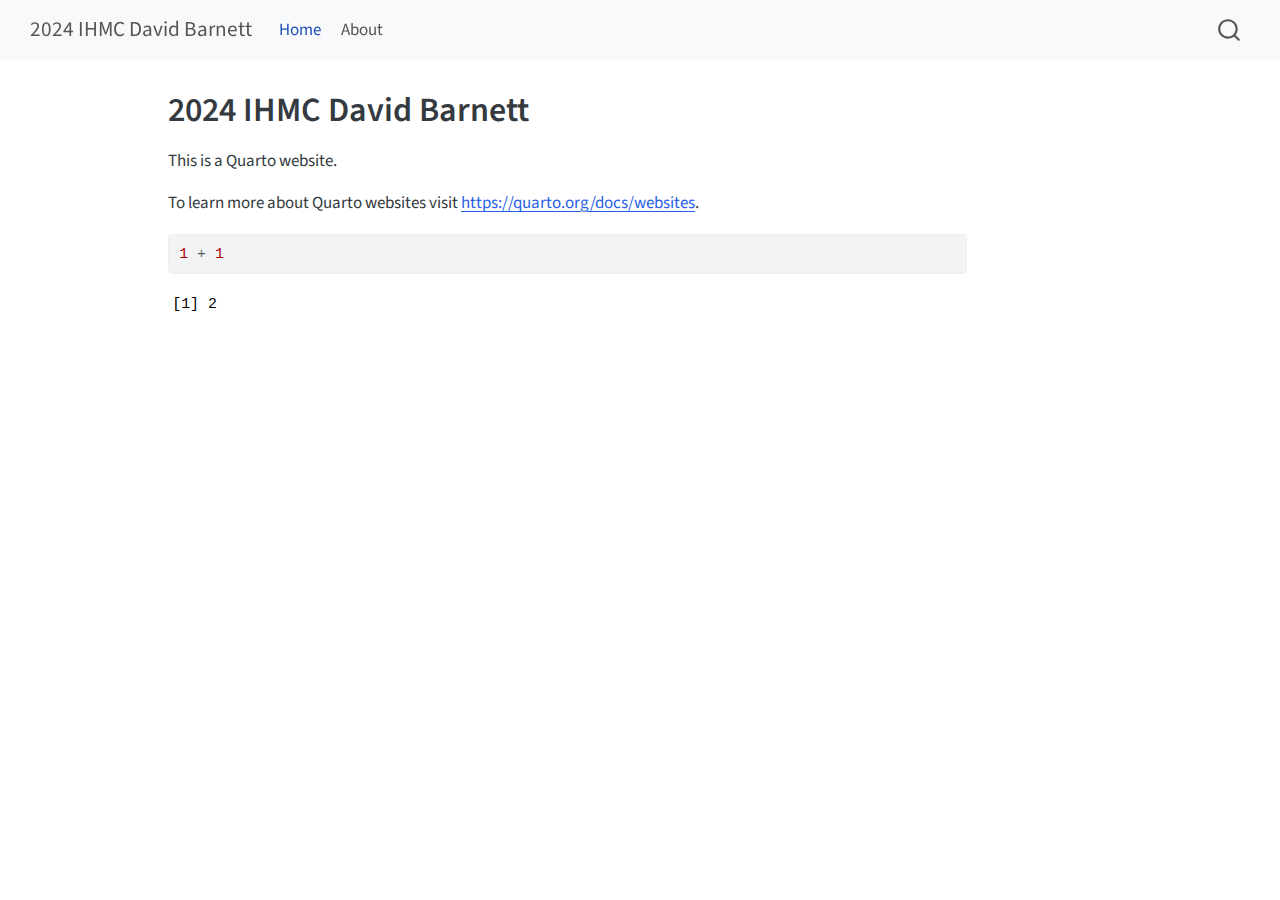
==== docs/index.html @ 24e78474 "init" ====
<!DOCTYPE html>
<html xmlns="http://www.w3.org/1999/xhtml" lang="en" xml:lang="en"><head>

<meta charset="utf-8">
<meta name="generator" content="quarto-1.4.554">

<meta name="viewport" content="width=device-width, initial-scale=1.0, user-scalable=yes">


<title>2024 IHMC David Barnett</title>
<style>
code{white-space: pre-wrap;}
span.smallcaps{font-variant: small-caps;}
div.columns{display: flex; gap: min(4vw, 1.5em);}
div.column{flex: auto; overflow-x: auto;}
div.hanging-indent{margin-left: 1.5em; text-indent: -1.5em;}
ul.task-list{list-style: none;}
ul.task-list li input[type="checkbox"] {
  width: 0.8em;
  margin: 0 0.8em 0.2em -1em; /* quarto-specific, see https://github.com/quarto-dev/quarto-cli/issues/4556 */ 
  vertical-align: middle;
}
/* CSS for syntax highlighting */
pre > code.sourceCode { white-space: pre; position: relative; }
pre > code.sourceCode > span { line-height: 1.25; }
pre > code.sourceCode > span:empty { height: 1.2em; }
.sourceCode { overflow: visible; }
code.sourceCode > span { color: inherit; text-decoration: inherit; }
div.sourceCode { margin: 1em 0; }
pre.sourceCode { margin: 0; }
@media screen {
div.sourceCode { overflow: auto; }
}
@media print {
pre > code.sourceCode { white-space: pre-wrap; }
pre > code.sourceCode > span { text-indent: -5em; padding-left: 5em; }
}
pre.numberSource code
  { counter-reset: source-line 0; }
pre.numberSource code > span
  { position: relative; left: -4em; counter-increment: source-line; }
pre.numberSource code > span > a:first-child::before
  { content: counter(source-line);
    position: relative; left: -1em; text-align: right; vertical-align: baseline;
    border: none; display: inline-block;
    -webkit-touch-callout: none; -webkit-user-select: none;
    -khtml-user-select: none; -moz-user-select: none;
    -ms-user-select: none; user-select: none;
    padding: 0 4px; width: 4em;
  }
pre.numberSource { margin-left: 3em;  padding-left: 4px; }
div.sourceCode
  {   }
@media screen {
pre > code.sourceCode > span > a:first-child::before { text-decoration: underline; }
}
</style>


<script src="site_libs/quarto-nav/quarto-nav.js"></script>
<script src="site_libs/quarto-nav/headroom.min.js"></script>
<script src="site_libs/clipboard/clipboard.min.js"></script>
<script src="site_libs/quarto-search/autocomplete.umd.js"></script>
<script src="site_libs/quarto-search/fuse.min.js"></script>
<script src="site_libs/quarto-search/quarto-search.js"></script>
<meta name="quarto:offset" content="./">
<script src="site_libs/quarto-html/quarto.js"></script>
<script src="site_libs/quarto-html/popper.min.js"></script>
<script src="site_libs/quarto-html/tippy.umd.min.js"></script>
<script src="site_libs/quarto-html/anchor.min.js"></script>
<link href="site_libs/quarto-html/tippy.css" rel="stylesheet">
<link href="site_libs/quarto-html/quarto-syntax-highlighting.css" rel="stylesheet" id="quarto-text-highlighting-styles">
<script src="site_libs/bootstrap/bootstrap.min.js"></script>
<link href="site_libs/bootstrap/bootstrap-icons.css" rel="stylesheet">
<link href="site_libs/bootstrap/bootstrap.min.css" rel="stylesheet" id="quarto-bootstrap" data-mode="light">
<script id="quarto-search-options" type="application/json">{
  "location": "navbar",
  "copy-button": false,
  "collapse-after": 3,
  "panel-placement": "end",
  "type": "overlay",
  "limit": 50,
  "keyboard-shortcut": [
    "f",
    "/",
    "s"
  ],
  "show-item-context": false,
  "language": {
    "search-no-results-text": "No results",
    "search-matching-documents-text": "matching documents",
    "search-copy-link-title": "Copy link to search",
    "search-hide-matches-text": "Hide additional matches",
    "search-more-match-text": "more match in this document",
    "search-more-matches-text": "more matches in this document",
    "search-clear-button-title": "Clear",
    "search-text-placeholder": "",
    "search-detached-cancel-button-title": "Cancel",
    "search-submit-button-title": "Submit",
    "search-label": "Search"
  }
}</script>


<link rel="stylesheet" href="styles.css">
</head>

<body class="nav-fixed">

<div id="quarto-search-results"></div>
  <header id="quarto-header" class="headroom fixed-top">
    <nav class="navbar navbar-expand-lg " data-bs-theme="dark">
      <div class="navbar-container container-fluid">
      <div class="navbar-brand-container mx-auto">
    <a class="navbar-brand" href="./index.html">
    <span class="navbar-title">2024 IHMC David Barnett</span>
    </a>
  </div>
            <div id="quarto-search" class="" title="Search"></div>
          <button class="navbar-toggler" type="button" data-bs-toggle="collapse" data-bs-target="#navbarCollapse" aria-controls="navbarCollapse" aria-expanded="false" aria-label="Toggle navigation" onclick="if (window.quartoToggleHeadroom) { window.quartoToggleHeadroom(); }">
  <span class="navbar-toggler-icon"></span>
</button>
          <div class="collapse navbar-collapse" id="navbarCollapse">
            <ul class="navbar-nav navbar-nav-scroll me-auto">
  <li class="nav-item">
    <a class="nav-link active" href="./index.html" aria-current="page"> 
<span class="menu-text">Home</span></a>
  </li>  
  <li class="nav-item">
    <a class="nav-link" href="./about.html"> 
<span class="menu-text">About</span></a>
  </li>  
</ul>
          </div> <!-- /navcollapse -->
          <div class="quarto-navbar-tools">
</div>
      </div> <!-- /container-fluid -->
    </nav>
</header>
<!-- content -->
<div id="quarto-content" class="quarto-container page-columns page-rows-contents page-layout-article page-navbar">
<!-- sidebar -->
<!-- margin-sidebar -->
    <div id="quarto-margin-sidebar" class="sidebar margin-sidebar">
        
    </div>
<!-- main -->
<main class="content" id="quarto-document-content">

<header id="title-block-header" class="quarto-title-block default">
<div class="quarto-title">
<h1 class="title">2024 IHMC David Barnett</h1>
</div>



<div class="quarto-title-meta">

    
  
    
  </div>
  


</header>


<p>This is a Quarto website.</p>
<p>To learn more about Quarto websites visit <a href="https://quarto.org/docs/websites" class="uri">https://quarto.org/docs/websites</a>.</p>
<div class="cell">
<div class="sourceCode cell-code" id="cb1"><pre class="sourceCode r code-with-copy"><code class="sourceCode r"><span id="cb1-1"><a href="#cb1-1" aria-hidden="true" tabindex="-1"></a><span class="dv">1</span> <span class="sc">+</span> <span class="dv">1</span></span></code><button title="Copy to Clipboard" class="code-copy-button"><i class="bi"></i></button></pre></div>
<div class="cell-output cell-output-stdout">
<pre><code>[1] 2</code></pre>
</div>
</div>



</main> <!-- /main -->
<script id="quarto-html-after-body" type="application/javascript">
window.document.addEventListener("DOMContentLoaded", function (event) {
  const toggleBodyColorMode = (bsSheetEl) => {
    const mode = bsSheetEl.getAttribute("data-mode");
    const bodyEl = window.document.querySelector("body");
    if (mode === "dark") {
      bodyEl.classList.add("quarto-dark");
      bodyEl.classList.remove("quarto-light");
    } else {
      bodyEl.classList.add("quarto-light");
      bodyEl.classList.remove("quarto-dark");
    }
  }
  const toggleBodyColorPrimary = () => {
    const bsSheetEl = window.document.querySelector("link#quarto-bootstrap");
    if (bsSheetEl) {
      toggleBodyColorMode(bsSheetEl);
    }
  }
  toggleBodyColorPrimary();  
  const icon = "";
  const anchorJS = new window.AnchorJS();
  anchorJS.options = {
    placement: 'right',
    icon: icon
  };
  anchorJS.add('.anchored');
  const isCodeAnnotation = (el) => {
    for (const clz of el.classList) {
      if (clz.startsWith('code-annotation-')) {                     
        return true;
      }
    }
    return false;
  }
  const clipboard = new window.ClipboardJS('.code-copy-button', {
    text: function(trigger) {
      const codeEl = trigger.previousElementSibling.cloneNode(true);
      for (const childEl of codeEl.children) {
        if (isCodeAnnotation(childEl)) {
          childEl.remove();
        }
      }
      return codeEl.innerText;
    }
  });
  clipboard.on('success', function(e) {
    // button target
    const button = e.trigger;
    // don't keep focus
    button.blur();
    // flash "checked"
    button.classList.add('code-copy-button-checked');
    var currentTitle = button.getAttribute("title");
    button.setAttribute("title", "Copied!");
    let tooltip;
    if (window.bootstrap) {
      button.setAttribute("data-bs-toggle", "tooltip");
      button.setAttribute("data-bs-placement", "left");
      button.setAttribute("data-bs-title", "Copied!");
      tooltip = new bootstrap.Tooltip(button, 
        { trigger: "manual", 
          customClass: "code-copy-button-tooltip",
          offset: [0, -8]});
      tooltip.show();    
    }
    setTimeout(function() {
      if (tooltip) {
        tooltip.hide();
        button.removeAttribute("data-bs-title");
        button.removeAttribute("data-bs-toggle");
        button.removeAttribute("data-bs-placement");
      }
      button.setAttribute("title", currentTitle);
      button.classList.remove('code-copy-button-checked');
    }, 1000);
    // clear code selection
    e.clearSelection();
  });
    var localhostRegex = new RegExp(/^(?:http|https):\/\/localhost\:?[0-9]*\//);
    var mailtoRegex = new RegExp(/^mailto:/);
      var filterRegex = new RegExp('/' + window.location.host + '/');
    var isInternal = (href) => {
        return filterRegex.test(href) || localhostRegex.test(href) || mailtoRegex.test(href);
    }
    // Inspect non-navigation links and adorn them if external
 	var links = window.document.querySelectorAll('a[href]:not(.nav-link):not(.navbar-brand):not(.toc-action):not(.sidebar-link):not(.sidebar-item-toggle):not(.pagination-link):not(.no-external):not([aria-hidden]):not(.dropdown-item):not(.quarto-navigation-tool)');
    for (var i=0; i<links.length; i++) {
      const link = links[i];
      if (!isInternal(link.href)) {
        // undo the damage that might have been done by quarto-nav.js in the case of
        // links that we want to consider external
        if (link.dataset.originalHref !== undefined) {
          link.href = link.dataset.originalHref;
        }
      }
    }
  function tippyHover(el, contentFn, onTriggerFn, onUntriggerFn) {
    const config = {
      allowHTML: true,
      maxWidth: 500,
      delay: 100,
      arrow: false,
      appendTo: function(el) {
          return el.parentElement;
      },
      interactive: true,
      interactiveBorder: 10,
      theme: 'quarto',
      placement: 'bottom-start',
    };
    if (contentFn) {
      config.content = contentFn;
    }
    if (onTriggerFn) {
      config.onTrigger = onTriggerFn;
    }
    if (onUntriggerFn) {
      config.onUntrigger = onUntriggerFn;
    }
    window.tippy(el, config); 
  }
  const noterefs = window.document.querySelectorAll('a[role="doc-noteref"]');
  for (var i=0; i<noterefs.length; i++) {
    const ref = noterefs[i];
    tippyHover(ref, function() {
      // use id or data attribute instead here
      let href = ref.getAttribute('data-footnote-href') || ref.getAttribute('href');
      try { href = new URL(href).hash; } catch {}
      const id = href.replace(/^#\/?/, "");
      const note = window.document.getElementById(id);
      if (note) {
        return note.innerHTML;
      } else {
        return "";
      }
    });
  }
  const xrefs = window.document.querySelectorAll('a.quarto-xref');
  const processXRef = (id, note) => {
    // Strip column container classes
    const stripColumnClz = (el) => {
      el.classList.remove("page-full", "page-columns");
      if (el.children) {
        for (const child of el.children) {
          stripColumnClz(child);
        }
      }
    }
    stripColumnClz(note)
    if (id === null || id.startsWith('sec-')) {
      // Special case sections, only their first couple elements
      const container = document.createElement("div");
      if (note.children && note.children.length > 2) {
        container.appendChild(note.children[0].cloneNode(true));
        for (let i = 1; i < note.children.length; i++) {
          const child = note.children[i];
          if (child.tagName === "P" && child.innerText === "") {
            continue;
          } else {
            container.appendChild(child.cloneNode(true));
            break;
          }
        }
        if (window.Quarto?.typesetMath) {
          window.Quarto.typesetMath(container);
        }
        return container.innerHTML
      } else {
        if (window.Quarto?.typesetMath) {
          window.Quarto.typesetMath(note);
        }
        return note.innerHTML;
      }
    } else {
      // Remove any anchor links if they are present
      const anchorLink = note.querySelector('a.anchorjs-link');
      if (anchorLink) {
        anchorLink.remove();
      }
      if (window.Quarto?.typesetMath) {
        window.Quarto.typesetMath(note);
      }
      // TODO in 1.5, we should make sure this works without a callout special case
      if (note.classList.contains("callout")) {
        return note.outerHTML;
      } else {
        return note.innerHTML;
      }
    }
  }
  for (var i=0; i<xrefs.length; i++) {
    const xref = xrefs[i];
    tippyHover(xref, undefined, function(instance) {
      instance.disable();
      let url = xref.getAttribute('href');
      let hash = undefined; 
      if (url.startsWith('#')) {
        hash = url;
      } else {
        try { hash = new URL(url).hash; } catch {}
      }
      if (hash) {
        const id = hash.replace(/^#\/?/, "");
        const note = window.document.getElementById(id);
        if (note !== null) {
          try {
            const html = processXRef(id, note.cloneNode(true));
            instance.setContent(html);
          } finally {
            instance.enable();
            instance.show();
          }
        } else {
          // See if we can fetch this
          fetch(url.split('#')[0])
          .then(res => res.text())
          .then(html => {
            const parser = new DOMParser();
            const htmlDoc = parser.parseFromString(html, "text/html");
            const note = htmlDoc.getElementById(id);
            if (note !== null) {
              const html = processXRef(id, note);
              instance.setContent(html);
            } 
          }).finally(() => {
            instance.enable();
            instance.show();
          });
        }
      } else {
        // See if we can fetch a full url (with no hash to target)
        // This is a special case and we should probably do some content thinning / targeting
        fetch(url)
        .then(res => res.text())
        .then(html => {
          const parser = new DOMParser();
          const htmlDoc = parser.parseFromString(html, "text/html");
          const note = htmlDoc.querySelector('main.content');
          if (note !== null) {
            // This should only happen for chapter cross references
            // (since there is no id in the URL)
            // remove the first header
            if (note.children.length > 0 && note.children[0].tagName === "HEADER") {
              note.children[0].remove();
            }
            const html = processXRef(null, note);
            instance.setContent(html);
          } 
        }).finally(() => {
          instance.enable();
          instance.show();
        });
      }
    }, function(instance) {
    });
  }
      let selectedAnnoteEl;
      const selectorForAnnotation = ( cell, annotation) => {
        let cellAttr = 'data-code-cell="' + cell + '"';
        let lineAttr = 'data-code-annotation="' +  annotation + '"';
        const selector = 'span[' + cellAttr + '][' + lineAttr + ']';
        return selector;
      }
      const selectCodeLines = (annoteEl) => {
        const doc = window.document;
        const targetCell = annoteEl.getAttribute("data-target-cell");
        const targetAnnotation = annoteEl.getAttribute("data-target-annotation");
        const annoteSpan = window.document.querySelector(selectorForAnnotation(targetCell, targetAnnotation));
        const lines = annoteSpan.getAttribute("data-code-lines").split(",");
        const lineIds = lines.map((line) => {
          return targetCell + "-" + line;
        })
        let top = null;
        let height = null;
        let parent = null;
        if (lineIds.length > 0) {
            //compute the position of the single el (top and bottom and make a div)
            const el = window.document.getElementById(lineIds[0]);
            top = el.offsetTop;
            height = el.offsetHeight;
            parent = el.parentElement.parentElement;
          if (lineIds.length > 1) {
            const lastEl = window.document.getElementById(lineIds[lineIds.length - 1]);
            const bottom = lastEl.offsetTop + lastEl.offsetHeight;
            height = bottom - top;
          }
          if (top !== null && height !== null && parent !== null) {
            // cook up a div (if necessary) and position it 
            let div = window.document.getElementById("code-annotation-line-highlight");
            if (div === null) {
              div = window.document.createElement("div");
              div.setAttribute("id", "code-annotation-line-highlight");
              div.style.position = 'absolute';
              parent.appendChild(div);
            }
            div.style.top = top - 2 + "px";
            div.style.height = height + 4 + "px";
            div.style.left = 0;
            let gutterDiv = window.document.getElementById("code-annotation-line-highlight-gutter");
            if (gutterDiv === null) {
              gutterDiv = window.document.createElement("div");
              gutterDiv.setAttribute("id", "code-annotation-line-highlight-gutter");
              gutterDiv.style.position = 'absolute';
              const codeCell = window.document.getElementById(targetCell);
              const gutter = codeCell.querySelector('.code-annotation-gutter');
              gutter.appendChild(gutterDiv);
            }
            gutterDiv.style.top = top - 2 + "px";
            gutterDiv.style.height = height + 4 + "px";
          }
          selectedAnnoteEl = annoteEl;
        }
      };
      const unselectCodeLines = () => {
        const elementsIds = ["code-annotation-line-highlight", "code-annotation-line-highlight-gutter"];
        elementsIds.forEach((elId) => {
          const div = window.document.getElementById(elId);
          if (div) {
            div.remove();
          }
        });
        selectedAnnoteEl = undefined;
      };
        // Handle positioning of the toggle
    window.addEventListener(
      "resize",
      throttle(() => {
        elRect = undefined;
        if (selectedAnnoteEl) {
          selectCodeLines(selectedAnnoteEl);
        }
      }, 10)
    );
    function throttle(fn, ms) {
    let throttle = false;
    let timer;
      return (...args) => {
        if(!throttle) { // first call gets through
            fn.apply(this, args);
            throttle = true;
        } else { // all the others get throttled
            if(timer) clearTimeout(timer); // cancel #2
            timer = setTimeout(() => {
              fn.apply(this, args);
              timer = throttle = false;
            }, ms);
        }
      };
    }
      // Attach click handler to the DT
      const annoteDls = window.document.querySelectorAll('dt[data-target-cell]');
      for (const annoteDlNode of annoteDls) {
        annoteDlNode.addEventListener('click', (event) => {
          const clickedEl = event.target;
          if (clickedEl !== selectedAnnoteEl) {
            unselectCodeLines();
            const activeEl = window.document.querySelector('dt[data-target-cell].code-annotation-active');
            if (activeEl) {
              activeEl.classList.remove('code-annotation-active');
            }
            selectCodeLines(clickedEl);
            clickedEl.classList.add('code-annotation-active');
          } else {
            // Unselect the line
            unselectCodeLines();
            clickedEl.classList.remove('code-annotation-active');
          }
        });
      }
  const findCites = (el) => {
    const parentEl = el.parentElement;
    if (parentEl) {
      const cites = parentEl.dataset.cites;
      if (cites) {
        return {
          el,
          cites: cites.split(' ')
        };
      } else {
        return findCites(el.parentElement)
      }
    } else {
      return undefined;
    }
  };
  var bibliorefs = window.document.querySelectorAll('a[role="doc-biblioref"]');
  for (var i=0; i<bibliorefs.length; i++) {
    const ref = bibliorefs[i];
    const citeInfo = findCites(ref);
    if (citeInfo) {
      tippyHover(citeInfo.el, function() {
        var popup = window.document.createElement('div');
        citeInfo.cites.forEach(function(cite) {
          var citeDiv = window.document.createElement('div');
          citeDiv.classList.add('hanging-indent');
          citeDiv.classList.add('csl-entry');
          var biblioDiv = window.document.getElementById('ref-' + cite);
          if (biblioDiv) {
            citeDiv.innerHTML = biblioDiv.innerHTML;
          }
          popup.appendChild(citeDiv);
        });
        return popup.innerHTML;
      });
    }
  }
});
</script>
</div> <!-- /content -->




</body></html>
---- docs/site_libs/quarto-html/tippy.css ----
.tippy-box[data-animation=fade][data-state=hidden]{opacity:0}[data-tippy-root]{max-width:calc(100vw - 10px)}.tippy-box{position:relative;background-color:#333;color:#fff;border-radius:4px;font-size:14px;line-height:1.4;white-space:normal;outline:0;transition-property:transform,visibility,opacity}.tippy-box[data-placement^=top]>.tippy-arrow{bottom:0}.tippy-box[data-placement^=top]>.tippy-arrow:before{bottom:-7px;left:0;border-width:8px 8px 0;border-top-color:initial;transform-origin:center top}.tippy-box[data-placement^=bottom]>.tippy-arrow{top:0}.tippy-box[data-placement^=bottom]>.tippy-arrow:before{top:-7px;left:0;border-width:0 8px 8px;border-bottom-color:initial;transform-origin:center bottom}.tippy-box[data-placement^=left]>.tippy-arrow{right:0}.tippy-box[data-placement^=left]>.tippy-arrow:before{border-width:8px 0 8px 8px;border-left-color:initial;right:-7px;transform-origin:center left}.tippy-box[data-placement^=right]>.tippy-arrow{left:0}.tippy-box[data-placement^=right]>.tippy-arrow:before{left:-7px;border-width:8px 8px 8px 0;border-right-color:initial;transform-origin:center right}.tippy-box[data-inertia][data-state=visible]{transition-timing-function:cubic-bezier(.54,1.5,.38,1.11)}.tippy-arrow{width:16px;height:16px;color:#333}.tippy-arrow:before{content:"";position:absolute;border-color:transparent;border-style:solid}.tippy-content{position:relative;padding:5px 9px;z-index:1}
---- docs/site_libs/quarto-html/quarto-syntax-highlighting.css ----
/* quarto syntax highlight colors */
:root {
  --quarto-hl-ot-color: #003B4F;
  --quarto-hl-at-color: #657422;
  --quarto-hl-ss-color: #20794D;
  --quarto-hl-an-color: #5E5E5E;
  --quarto-hl-fu-color: #4758AB;
  --quarto-hl-st-color: #20794D;
  --quarto-hl-cf-color: #003B4F;
  --quarto-hl-op-color: #5E5E5E;
  --quarto-hl-er-color: #AD0000;
  --quarto-hl-bn-color: #AD0000;
  --quarto-hl-al-color: #AD0000;
  --quarto-hl-va-color: #111111;
  --quarto-hl-bu-color: inherit;
  --quarto-hl-ex-color: inherit;
  --quarto-hl-pp-color: #AD0000;
  --quarto-hl-in-color: #5E5E5E;
  --quarto-hl-vs-color: #20794D;
  --quarto-hl-wa-color: #5E5E5E;
  --quarto-hl-do-color: #5E5E5E;
  --quarto-hl-im-color: #00769E;
  --quarto-hl-ch-color: #20794D;
  --quarto-hl-dt-color: #AD0000;
  --quarto-hl-fl-color: #AD0000;
  --quarto-hl-co-color: #5E5E5E;
  --quarto-hl-cv-color: #5E5E5E;
  --quarto-hl-cn-color: #8f5902;
  --quarto-hl-sc-color: #5E5E5E;
  --quarto-hl-dv-color: #AD0000;
  --quarto-hl-kw-color: #003B4F;
}

/* other quarto variables */
:root {
  --quarto-font-monospace: SFMono-Regular, Menlo, Monaco, Consolas, "Liberation Mono", "Courier New", monospace;
}

pre > code.sourceCode > span {
  color: #003B4F;
}

code span {
  color: #003B4F;
}

code.sourceCode > span {
  color: #003B4F;
}

div.sourceCode,
div.sourceCode pre.sourceCode {
  color: #003B4F;
}

code span.ot {
  color: #003B4F;
  font-style: inherit;
}

code span.at {
  color: #657422;
  font-style: inherit;
}

code span.ss {
  color: #20794D;
  font-style: inherit;
}

code span.an {
  color: #5E5E5E;
  font-style: inherit;
}

code span.fu {
  color: #4758AB;
  font-style: inherit;
}

code span.st {
  color: #20794D;
  font-style: inherit;
}

code span.cf {
  color: #003B4F;
  font-style: inherit;
}

code span.op {
  color: #5E5E5E;
  font-style: inherit;
}

code span.er {
  color: #AD0000;
  font-style: inherit;
}

code span.bn {
  color: #AD0000;
  font-style: inherit;
}

code span.al {
  color: #AD0000;
  font-style: inherit;
}

code span.va {
  color: #111111;
  font-style: inherit;
}

code span.bu {
  font-style: inherit;
}

code span.ex {
  font-style: inherit;
}

code span.pp {
  color: #AD0000;
  font-style: inherit;
}

code span.in {
  color: #5E5E5E;
  font-style: inherit;
}

code span.vs {
  color: #20794D;
  font-style: inherit;
}

code span.wa {
  color: #5E5E5E;
  font-style: italic;
}

code span.do {
  color: #5E5E5E;
  font-style: italic;
}

code span.im {
  color: #00769E;
  font-style: inherit;
}

code span.ch {
  color: #20794D;
  font-style: inherit;
}

code span.dt {
  color: #AD0000;
  font-style: inherit;
}

code span.fl {
  color: #AD0000;
  font-style: inherit;
}

code span.co {
  color: #5E5E5E;
  font-style: inherit;
}

code span.cv {
  color: #5E5E5E;
  font-style: italic;
}

code span.cn {
  color: #8f5902;
  font-style: inherit;
}

code span.sc {
  color: #5E5E5E;
  font-style: inherit;
}

code span.dv {
  color: #AD0000;
  font-style: inherit;
}

code span.kw {
  color: #003B4F;
  font-style: inherit;
}

.prevent-inlining {
  content: "</";
}

/*# sourceMappingURL=debc5d5d77c3f9108843748ff7464032.css.map */
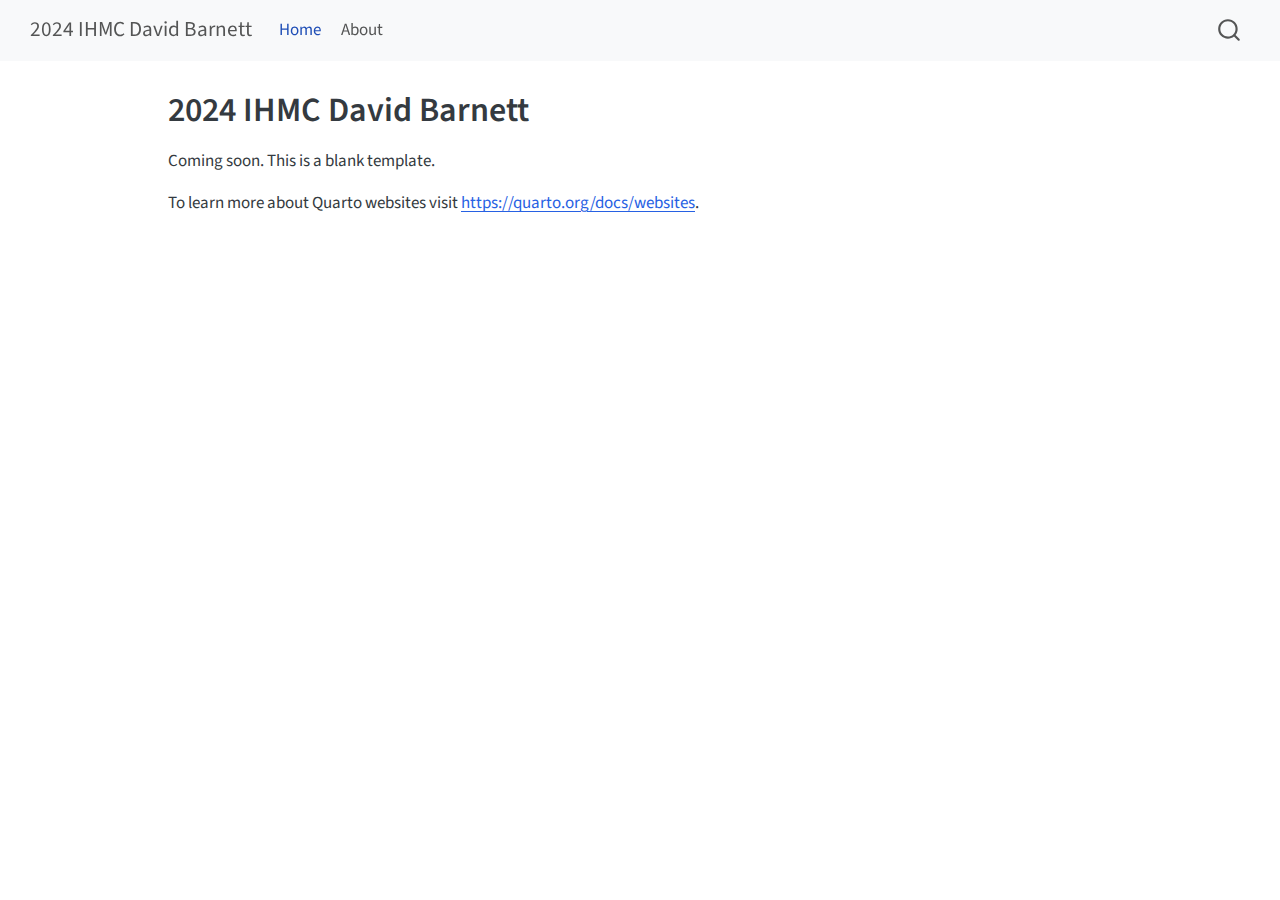
==== commit 9eea8340: "placeholder" ====
--- a/docs/index.html
+++ b/docs/index.html
@@ -19,40 +19,6 @@
   width: 0.8em;
   margin: 0 0.8em 0.2em -1em; /* quarto-specific, see https://github.com/quarto-dev/quarto-cli/issues/4556 */ 
   vertical-align: middle;
-}
-/* CSS for syntax highlighting */
-pre > code.sourceCode { white-space: pre; position: relative; }
-pre > code.sourceCode > span { line-height: 1.25; }
-pre > code.sourceCode > span:empty { height: 1.2em; }
-.sourceCode { overflow: visible; }
-code.sourceCode > span { color: inherit; text-decoration: inherit; }
-div.sourceCode { margin: 1em 0; }
-pre.sourceCode { margin: 0; }
-@media screen {
-div.sourceCode { overflow: auto; }
-}
-@media print {
-pre > code.sourceCode { white-space: pre-wrap; }
-pre > code.sourceCode > span { text-indent: -5em; padding-left: 5em; }
-}
-pre.numberSource code
-  { counter-reset: source-line 0; }
-pre.numberSource code > span
-  { position: relative; left: -4em; counter-increment: source-line; }
-pre.numberSource code > span > a:first-child::before
-  { content: counter(source-line);
-    position: relative; left: -1em; text-align: right; vertical-align: baseline;
-    border: none; display: inline-block;
-    -webkit-touch-callout: none; -webkit-user-select: none;
-    -khtml-user-select: none; -moz-user-select: none;
-    -ms-user-select: none; user-select: none;
-    padding: 0 4px; width: 4em;
-  }
-pre.numberSource { margin-left: 3em;  padding-left: 4px; }
-div.sourceCode
-  {   }
-@media screen {
-pre > code.sourceCode > span > a:first-child::before { text-decoration: underline; }
 }
 </style>
 
@@ -166,14 +132,8 @@
 </header>
 
 
-<p>This is a Quarto website.</p>
+<p>Coming soon. This is a blank template.</p>
 <p>To learn more about Quarto websites visit <a href="https://quarto.org/docs/websites" class="uri">https://quarto.org/docs/websites</a>.</p>
-<div class="cell">
-<div class="sourceCode cell-code" id="cb1"><pre class="sourceCode r code-with-copy"><code class="sourceCode r"><span id="cb1-1"><a href="#cb1-1" aria-hidden="true" tabindex="-1"></a><span class="dv">1</span> <span class="sc">+</span> <span class="dv">1</span></span></code><button title="Copy to Clipboard" class="code-copy-button"><i class="bi"></i></button></pre></div>
-<div class="cell-output cell-output-stdout">
-<pre><code>[1] 2</code></pre>
-</div>
-</div>
 
 
 
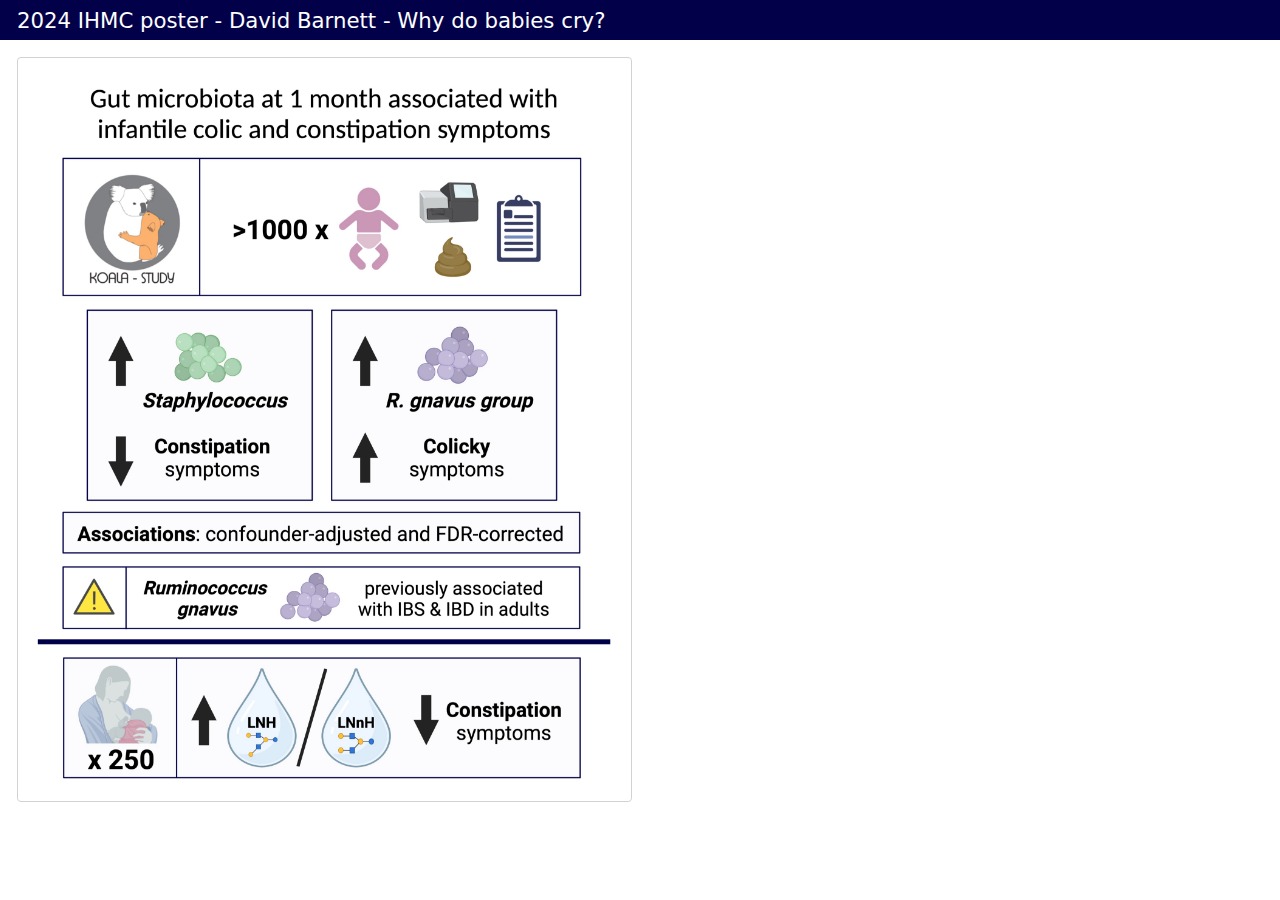
==== commit c242dc6b: "init dashboard" ====
--- a/docs/index.html
+++ b/docs/index.html
@@ -2,12 +2,12 @@
 <html xmlns="http://www.w3.org/1999/xhtml" lang="en" xml:lang="en"><head>
 
 <meta charset="utf-8">
-<meta name="generator" content="quarto-1.4.554">
+<meta name="generator" content="quarto-1.5.45">
 
 <meta name="viewport" content="width=device-width, initial-scale=1.0, user-scalable=yes">
 
 
-<title>2024 IHMC David Barnett</title>
+<title>2024 IHMC poster - David Barnett - Why do babies cry?</title>
 <style>
 code{white-space: pre-wrap;}
 span.smallcaps{font-variant: small-caps;}
@@ -24,7 +24,6 @@
 
 
 <script src="site_libs/quarto-nav/quarto-nav.js"></script>
-<script src="site_libs/quarto-nav/headroom.min.js"></script>
 <script src="site_libs/clipboard/clipboard.min.js"></script>
 <script src="site_libs/quarto-search/autocomplete.umd.js"></script>
 <script src="site_libs/quarto-search/fuse.min.js"></script>
@@ -39,12 +38,20 @@
 <script src="site_libs/bootstrap/bootstrap.min.js"></script>
 <link href="site_libs/bootstrap/bootstrap-icons.css" rel="stylesheet">
 <link href="site_libs/bootstrap/bootstrap.min.css" rel="stylesheet" id="quarto-bootstrap" data-mode="light">
+<script src="site_libs/quarto-dashboard/quarto-dashboard.js"></script>
+<script src="site_libs/quarto-dashboard/stickythead.js"></script>
+<script src="site_libs/quarto-dashboard/datatables.min.js" kdttablesentinel="true"></script>
+<script src="site_libs/quarto-dashboard/pdfmake.min.js" kdttablesentinel="true"></script>
+<script src="site_libs/quarto-dashboard/vfs_fonts.js" kdttablesentinel="true"></script>
+<script src="site_libs/quarto-dashboard/web-components.js" type="module"></script>
+<script src="site_libs/quarto-dashboard/components.js"></script>
+<link href="site_libs/quarto-dashboard/datatables.min.css" rel="stylesheet" kdttablesentinel="true">
 <script id="quarto-search-options" type="application/json">{
-  "location": "navbar",
+  "location": "sidebar",
   "copy-button": false,
   "collapse-after": 3,
-  "panel-placement": "end",
-  "type": "overlay",
+  "panel-placement": "start",
+  "type": "textbox",
   "limit": 50,
   "keyboard-shortcut": [
     "f",
@@ -71,73 +78,57 @@
 <link rel="stylesheet" href="styles.css">
 </head>
 
-<body class="nav-fixed">
-
+<body class="quarto-dashboard dashboard-fill">
+
+<header id="quarto-dashboard-header">
+<nav class="navbar navbar-expand-md slim" data-bs-theme="dark">
+  <div class="navbar-container container-fluid">
+    <button class="navbar-toggler hidden" type="button" data-bs-toggle="collapse" data-bs-target="#dashboard-collapse" aria-controls="dashboard-collapse" aria-expanded="false" aria-label="Toggle navigation">
+      <span class="navbar-toggler-icon"></span>
+    </button>    
+
+
+    <div class="navbar-brand-container">       
+
+      <div class="navbar-title">
+        <div class="navbar-title-text"><a href="#">2024 IHMC poster - David Barnett - Why do babies cry?</a></div>
+        
+        
+      </div>
+    </div>
+</div>
+</nav>
+</header>
 <div id="quarto-search-results"></div>
-  <header id="quarto-header" class="headroom fixed-top">
-    <nav class="navbar navbar-expand-lg " data-bs-theme="dark">
-      <div class="navbar-container container-fluid">
-      <div class="navbar-brand-container mx-auto">
-    <a class="navbar-brand" href="./index.html">
-    <span class="navbar-title">2024 IHMC David Barnett</span>
-    </a>
-  </div>
-            <div id="quarto-search" class="" title="Search"></div>
-          <button class="navbar-toggler" type="button" data-bs-toggle="collapse" data-bs-target="#navbarCollapse" aria-controls="navbarCollapse" aria-expanded="false" aria-label="Toggle navigation" onclick="if (window.quartoToggleHeadroom) { window.quartoToggleHeadroom(); }">
-  <span class="navbar-toggler-icon"></span>
-</button>
-          <div class="collapse navbar-collapse" id="navbarCollapse">
-            <ul class="navbar-nav navbar-nav-scroll me-auto">
-  <li class="nav-item">
-    <a class="nav-link active" href="./index.html" aria-current="page"> 
-<span class="menu-text">Home</span></a>
-  </li>  
-  <li class="nav-item">
-    <a class="nav-link" href="./about.html"> 
-<span class="menu-text">About</span></a>
-  </li>  
-</ul>
-          </div> <!-- /navcollapse -->
-          <div class="quarto-navbar-tools">
-</div>
-      </div> <!-- /container-fluid -->
-    </nav>
-</header>
 <!-- content -->
-<div id="quarto-content" class="quarto-container page-columns page-rows-contents page-layout-article page-navbar">
+<div id="quarto-content" class="quarto-container page-layout-custom quarto-dashboard-content bslib-gap-spacing html-fill-container bslib-page-fill">
 <!-- sidebar -->
 <!-- margin-sidebar -->
-    <div id="quarto-margin-sidebar" class="sidebar margin-sidebar">
-        
-    </div>
 <!-- main -->
-<main class="content" id="quarto-document-content">
-
-<header id="title-block-header" class="quarto-title-block default">
-<div class="quarto-title">
-<h1 class="title">2024 IHMC David Barnett</h1>
+
+<div class="bslib-grid-item html-fill-item bslib-grid" data-layout="fill" style="display: grid; grid-template-columns: minmax(3em, 1fr) minmax(3em, 1fr);
+grid-auto-rows: minmax(0, 1fr);">
+<div class="bslib-grid" style="display: grid; grid-template-rows: minmax(3em, max-content); grid-auto-columns: minmax(0, 1fr);">
+<div class="card bslib-card html-fill-container" data-fill="false" data-bslib-card-init="" data-require-bs-caller="card()" data-full-screen="false">
+<div class="card-body html-fill-item html-fill-container">
+<img src="images/poster-main.png" class="img-fluid">
 </div>
-
-
-
-<div class="quarto-title-meta">
-
-    
-  
-    
-  </div>
-  
-
-
-</header>
-
-
-<p>Coming soon. This is a blank template.</p>
-<p>To learn more about Quarto websites visit <a href="https://quarto.org/docs/websites" class="uri">https://quarto.org/docs/websites</a>.</p>
-
-
-
-</main> <!-- /main -->
+<bslib-tooltip placement="auto" bsoptions="[]" data-require-bs-version="5" data-require-bs-caller="tooltip()">
+    <template>Expand</template>
+    <span class="bslib-full-screen-enter badge rounded-pill">
+        <svg xmlns="http://www.w3.org/2000/svg" viewbox="0 0 24 24" style="height:1em;width:1em;" aria-hidden="true" role="img"><path d="M20 5C20 4.4 19.6 4 19 4H13C12.4 4 12 3.6 12 3C12 2.4 12.4 2 13 2H21C21.6 2 22 2.4 22 3V11C22 11.6 21.6 12 21 12C20.4 12 20 11.6 20 11V5ZM4 19C4 19.6 4.4 20 5 20H11C11.6 20 12 20.4 12 21C12 21.6 11.6 22 11 22H3C2.4 22 2 21.6 2 21V13C2 12.4 2.4 12 3 12C3.6 12 4 12.4 4 13V19Z"></path></svg>
+    </span>
+</bslib-tooltip><script data-bslib-card-init="">bslib.Card.initializeAllCards();</script></div>
+</div><div class="bslib-grid" style="display: grid; grid-template-rows: ; grid-auto-columns: minmax(0, 1fr);">
+
+
+<div id="3ade8a4a-fb1d-4a6c-8409-ac45482d5fc9" class="hidden">
+
+</div>
+</div>
+</div>
+
+
 <script id="quarto-html-after-body" type="application/javascript">
 window.document.addEventListener("DOMContentLoaded", function (event) {
   const toggleBodyColorMode = (bsSheetEl) => {
@@ -173,18 +164,7 @@
     }
     return false;
   }
-  const clipboard = new window.ClipboardJS('.code-copy-button', {
-    text: function(trigger) {
-      const codeEl = trigger.previousElementSibling.cloneNode(true);
-      for (const childEl of codeEl.children) {
-        if (isCodeAnnotation(childEl)) {
-          childEl.remove();
-        }
-      }
-      return codeEl.innerText;
-    }
-  });
-  clipboard.on('success', function(e) {
+  const onCopySuccess = function(e) {
     // button target
     const button = e.trigger;
     // don't keep focus
@@ -216,7 +196,29 @@
     }, 1000);
     // clear code selection
     e.clearSelection();
+  }
+  const getTextToCopy = function(trigger) {
+      const codeEl = trigger.previousElementSibling.cloneNode(true);
+      for (const childEl of codeEl.children) {
+        if (isCodeAnnotation(childEl)) {
+          childEl.remove();
+        }
+      }
+      return codeEl.innerText;
+  }
+  const clipboard = new window.ClipboardJS('.code-copy-button:not([data-in-quarto-modal])', {
+    text: getTextToCopy
   });
+  clipboard.on('success', onCopySuccess);
+  if (window.document.getElementById('quarto-embedded-source-code-modal')) {
+    // For code content inside modals, clipBoardJS needs to be initialized with a container option
+    // TODO: Check when it could be a function (https://github.com/zenorocha/clipboard.js/issues/860)
+    const clipboardModal = new window.ClipboardJS('.code-copy-button[data-in-quarto-modal]', {
+      text: getTextToCopy,
+      container: window.document.getElementById('quarto-embedded-source-code-modal')
+    });
+    clipboardModal.on('success', onCopySuccess);
+  }
     var localhostRegex = new RegExp(/^(?:http|https):\/\/localhost\:?[0-9]*\//);
     var mailtoRegex = new RegExp(/^mailto:/);
       var filterRegex = new RegExp('/' + window.location.host + '/');
@@ -224,7 +226,7 @@
         return filterRegex.test(href) || localhostRegex.test(href) || mailtoRegex.test(href);
     }
     // Inspect non-navigation links and adorn them if external
- 	var links = window.document.querySelectorAll('a[href]:not(.nav-link):not(.navbar-brand):not(.toc-action):not(.sidebar-link):not(.sidebar-item-toggle):not(.pagination-link):not(.no-external):not([aria-hidden]):not(.dropdown-item):not(.quarto-navigation-tool)');
+ 	var links = window.document.querySelectorAll('a[href]:not(.nav-link):not(.navbar-brand):not(.toc-action):not(.sidebar-link):not(.sidebar-item-toggle):not(.pagination-link):not(.no-external):not([aria-hidden]):not(.dropdown-item):not(.quarto-navigation-tool):not(.about-link)');
     for (var i=0; i<links.length; i++) {
       const link = links[i];
       if (!isInternal(link.href)) {
@@ -549,6 +551,14 @@
 </script>
 </div> <!-- /content -->
 
+<script type="application/javascript">
+window.document.addEventListener("DOMContentLoaded", function (_event) {
+  if (window.bslib.Card) {
+    window.bslib.Card.initializeAllCards();
+  }
+}); 
+</script>
+  
 
 
 
--- a/docs/site_libs/quarto-html/quarto-syntax-highlighting.css
+++ b/docs/site_libs/quarto-html/quarto-syntax-highlighting.css
@@ -85,6 +85,7 @@
 
 code span.cf {
   color: #003B4F;
+  font-weight: bold;
   font-style: inherit;
 }
 
@@ -193,6 +194,7 @@
 
 code span.kw {
   color: #003B4F;
+  font-weight: bold;
   font-style: inherit;
 }
 
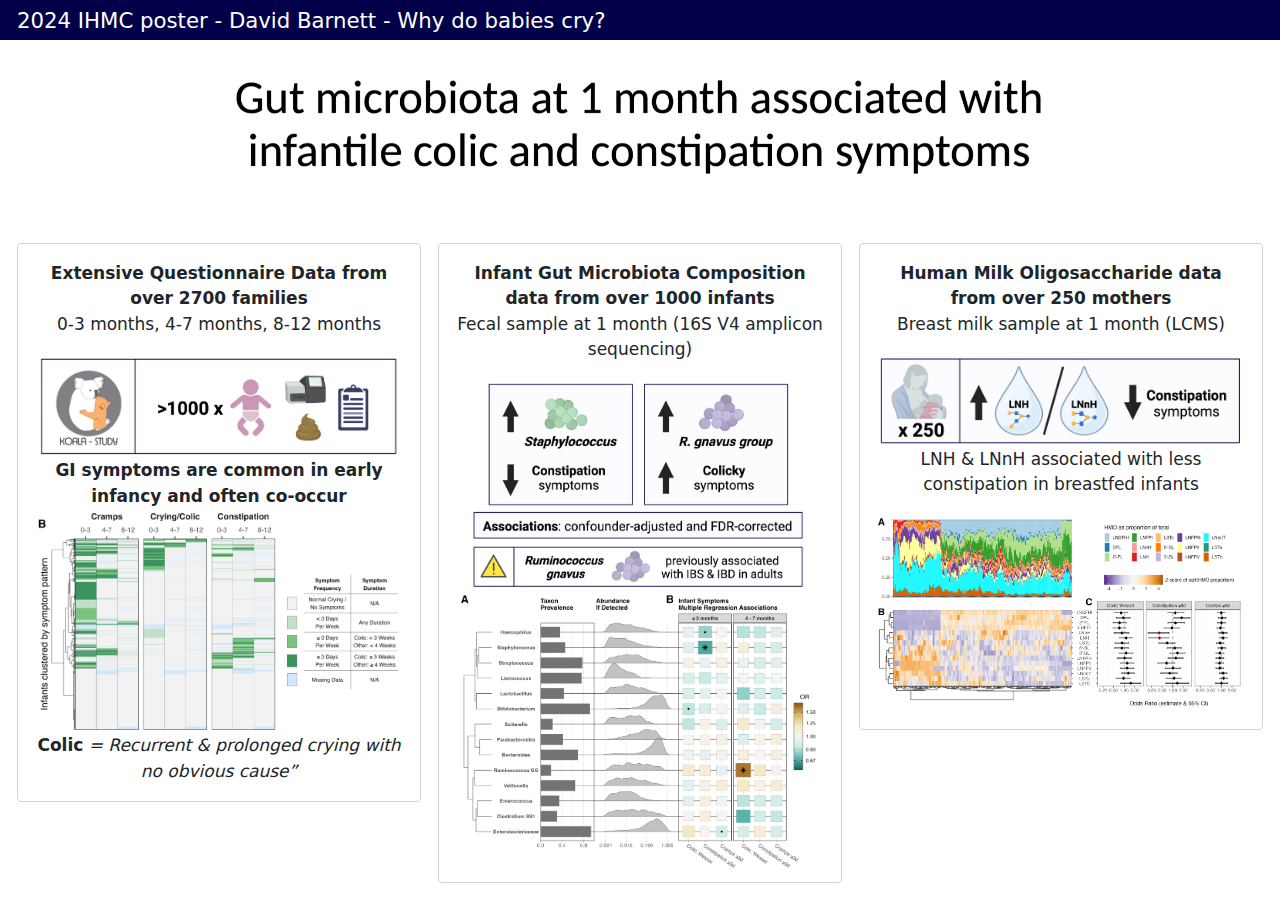
==== commit ec2f459c: "draft dashboard" ====
--- a/docs/index.html
+++ b/docs/index.html
@@ -46,6 +46,9 @@
 <script src="site_libs/quarto-dashboard/web-components.js" type="module"></script>
 <script src="site_libs/quarto-dashboard/components.js"></script>
 <link href="site_libs/quarto-dashboard/datatables.min.css" rel="stylesheet" kdttablesentinel="true">
+<script src="site_libs/quarto-contrib/glightbox/glightbox.min.js"></script>
+<link href="site_libs/quarto-contrib/glightbox/glightbox.min.css" rel="stylesheet">
+<link href="site_libs/quarto-contrib/glightbox/lightbox.css" rel="stylesheet">
 <script id="quarto-search-options" type="application/json">{
   "location": "sidebar",
   "copy-button": false,
@@ -106,12 +109,25 @@
 <!-- margin-sidebar -->
 <!-- main -->
 
-<div class="bslib-grid-item html-fill-item bslib-grid" data-layout="fill" style="display: grid; grid-template-columns: minmax(3em, 1fr) minmax(3em, 1fr);
+<div class="quarto-figure quarto-figure-center bslib-grid-item html-fill-item">
+<figure class="figure">
+<p><a href="images/poster-title.png" class="lightbox" data-gallery="quarto-lightbox-gallery-1"><img src="images/poster-title.png" class="img-fluid quarto-figure quarto-figure-center figure-img" width="1000"></a></p>
+</figure>
+</div>
+<div class="bslib-grid-item html-fill-item bslib-grid" data-layout="fill" style="display: grid; grid-template-columns: minmax(3em, 1fr) minmax(3em, 1fr) minmax(3em, 1fr);
 grid-auto-rows: minmax(0, 1fr);">
 <div class="bslib-grid" style="display: grid; grid-template-rows: minmax(3em, max-content); grid-auto-columns: minmax(0, 1fr);">
 <div class="card bslib-card html-fill-container" data-fill="false" data-bslib-card-init="" data-require-bs-caller="card()" data-full-screen="false">
 <div class="card-body html-fill-item html-fill-container">
-<img src="images/poster-main.png" class="img-fluid">
+<div style="text-align: center;" class="html-fill-item html-fill-container">
+<strong>Extensive Questionnaire Data from over 2700 families</strong>
+<p>0-3 months, 4-7 months, 8-12 months</p>
+<a href="images/poster-koala.png" class="lightbox" data-gallery="quarto-lightbox-gallery-2"><img src="images/poster-koala.png" class="img-fluid"></a>
+<strong>GI symptoms are common in early infancy and often co-occur</strong>
+<a href="images/symptoms-koala.png" class="lightbox" data-gallery="quarto-lightbox-gallery-3"><img src="images/symptoms-koala.png" class="img-fluid"></a>
+<p><strong>Colic</strong> <em>= Recurrent &amp; prolonged crying with no obvious cause”</em><br>
+</p>
+</div>
 </div>
 <bslib-tooltip placement="auto" bsoptions="[]" data-require-bs-version="5" data-require-bs-caller="tooltip()">
     <template>Expand</template>
@@ -119,7 +135,38 @@
         <svg xmlns="http://www.w3.org/2000/svg" viewbox="0 0 24 24" style="height:1em;width:1em;" aria-hidden="true" role="img"><path d="M20 5C20 4.4 19.6 4 19 4H13C12.4 4 12 3.6 12 3C12 2.4 12.4 2 13 2H21C21.6 2 22 2.4 22 3V11C22 11.6 21.6 12 21 12C20.4 12 20 11.6 20 11V5ZM4 19C4 19.6 4.4 20 5 20H11C11.6 20 12 20.4 12 21C12 21.6 11.6 22 11 22H3C2.4 22 2 21.6 2 21V13C2 12.4 2.4 12 3 12C3.6 12 4 12.4 4 13V19Z"></path></svg>
     </span>
 </bslib-tooltip><script data-bslib-card-init="">bslib.Card.initializeAllCards();</script></div>
-</div><div class="bslib-grid" style="display: grid; grid-template-rows: ; grid-auto-columns: minmax(0, 1fr);">
+</div><div class="bslib-grid" style="display: grid; grid-template-rows: minmax(3em, max-content); grid-auto-columns: minmax(0, 1fr);">
+<div class="card bslib-card html-fill-container" data-fill="false" data-bslib-card-init="" data-require-bs-caller="card()" data-full-screen="false">
+<div class="card-body html-fill-item html-fill-container">
+<div style="text-align: center;" class="html-fill-item html-fill-container">
+<strong>Infant Gut Microbiota Composition data from over 1000 infants</strong>
+<p>Fecal sample at 1 month (16S V4 amplicon sequencing)</p>
+<a href="images/poster-microbiota.png" class="lightbox" data-gallery="quarto-lightbox-gallery-4"><img src="images/poster-microbiota.png" class="img-fluid"></a>
+<a href="images/microbiota-koala.png" class="lightbox" data-gallery="quarto-lightbox-gallery-5"><img src="images/microbiota-koala.png" class="img-fluid"></a>
+</div>
+</div>
+<bslib-tooltip placement="auto" bsoptions="[]" data-require-bs-version="5" data-require-bs-caller="tooltip()">
+    <template>Expand</template>
+    <span class="bslib-full-screen-enter badge rounded-pill">
+        <svg xmlns="http://www.w3.org/2000/svg" viewbox="0 0 24 24" style="height:1em;width:1em;" aria-hidden="true" role="img"><path d="M20 5C20 4.4 19.6 4 19 4H13C12.4 4 12 3.6 12 3C12 2.4 12.4 2 13 2H21C21.6 2 22 2.4 22 3V11C22 11.6 21.6 12 21 12C20.4 12 20 11.6 20 11V5ZM4 19C4 19.6 4.4 20 5 20H11C11.6 20 12 20.4 12 21C12 21.6 11.6 22 11 22H3C2.4 22 2 21.6 2 21V13C2 12.4 2.4 12 3 12C3.6 12 4 12.4 4 13V19Z"></path></svg>
+    </span>
+</bslib-tooltip><script data-bslib-card-init="">bslib.Card.initializeAllCards();</script></div>
+</div><div class="bslib-grid" style="display: grid; grid-template-rows: minmax(3em, max-content); grid-auto-columns: minmax(0, 1fr);">
+<div class="card bslib-card html-fill-container" data-fill="false" data-bslib-card-init="" data-require-bs-caller="card()" data-full-screen="false">
+<div class="card-body html-fill-item html-fill-container">
+<div style="text-align: center;" class="html-fill-item html-fill-container">
+<strong>Human Milk Oligosaccharide data from over 250 mothers</strong>
+<p>Breast milk sample at 1 month (LCMS)</p>
+<p><img src="images/poster-hmo.png" class="img-fluid"> LNH &amp; LNnH associated with less constipation in breastfed infants</p>
+<a href="images/hmo-koala.png" class="lightbox" data-gallery="quarto-lightbox-gallery-6"><img src="images/hmo-koala.png" class="img-fluid"></a>
+</div>
+</div>
+<bslib-tooltip placement="auto" bsoptions="[]" data-require-bs-version="5" data-require-bs-caller="tooltip()">
+    <template>Expand</template>
+    <span class="bslib-full-screen-enter badge rounded-pill">
+        <svg xmlns="http://www.w3.org/2000/svg" viewbox="0 0 24 24" style="height:1em;width:1em;" aria-hidden="true" role="img"><path d="M20 5C20 4.4 19.6 4 19 4H13C12.4 4 12 3.6 12 3C12 2.4 12.4 2 13 2H21C21.6 2 22 2.4 22 3V11C22 11.6 21.6 12 21 12C20.4 12 20 11.6 20 11V5ZM4 19C4 19.6 4.4 20 5 20H11C11.6 20 12 20.4 12 21C12 21.6 11.6 22 11 22H3C2.4 22 2 21.6 2 21V13C2 12.4 2.4 12 3 12C3.6 12 4 12.4 4 13V19Z"></path></svg>
+    </span>
+</bslib-tooltip><script data-bslib-card-init="">bslib.Card.initializeAllCards();</script></div>
 
 
 <div id="3ade8a4a-fb1d-4a6c-8409-ac45482d5fc9" class="hidden">
@@ -550,6 +597,38 @@
 });
 </script>
 </div> <!-- /content -->
+<script>var lightboxQuarto = GLightbox({"selector":".lightbox","openEffect":"zoom","closeEffect":"zoom","descPosition":"bottom","loop":false});
+(function() {
+  let previousOnload = window.onload;
+  window.onload = () => {
+    if (previousOnload) {
+      previousOnload();
+    }
+    lightboxQuarto.on('slide_before_load', (data) => {
+      const { slideIndex, slideNode, slideConfig, player, trigger } = data;
+      const href = trigger.getAttribute('href');
+      if (href !== null) {
+        const imgEl = window.document.querySelector(`a[href="${href}"] img`);
+        if (imgEl !== null) {
+          const srcAttr = imgEl.getAttribute("src");
+          if (srcAttr && srcAttr.startsWith("data:")) {
+            slideConfig.href = srcAttr;
+          }
+        }
+      } 
+    });
+  
+    lightboxQuarto.on('slide_after_load', (data) => {
+      const { slideIndex, slideNode, slideConfig, player, trigger } = data;
+      if (window.Quarto?.typesetMath) {
+        window.Quarto.typesetMath(slideNode);
+      }
+    });
+  
+  };
+  
+})();
+          </script>
 
 <script type="application/javascript">
 window.document.addEventListener("DOMContentLoaded", function (_event) {
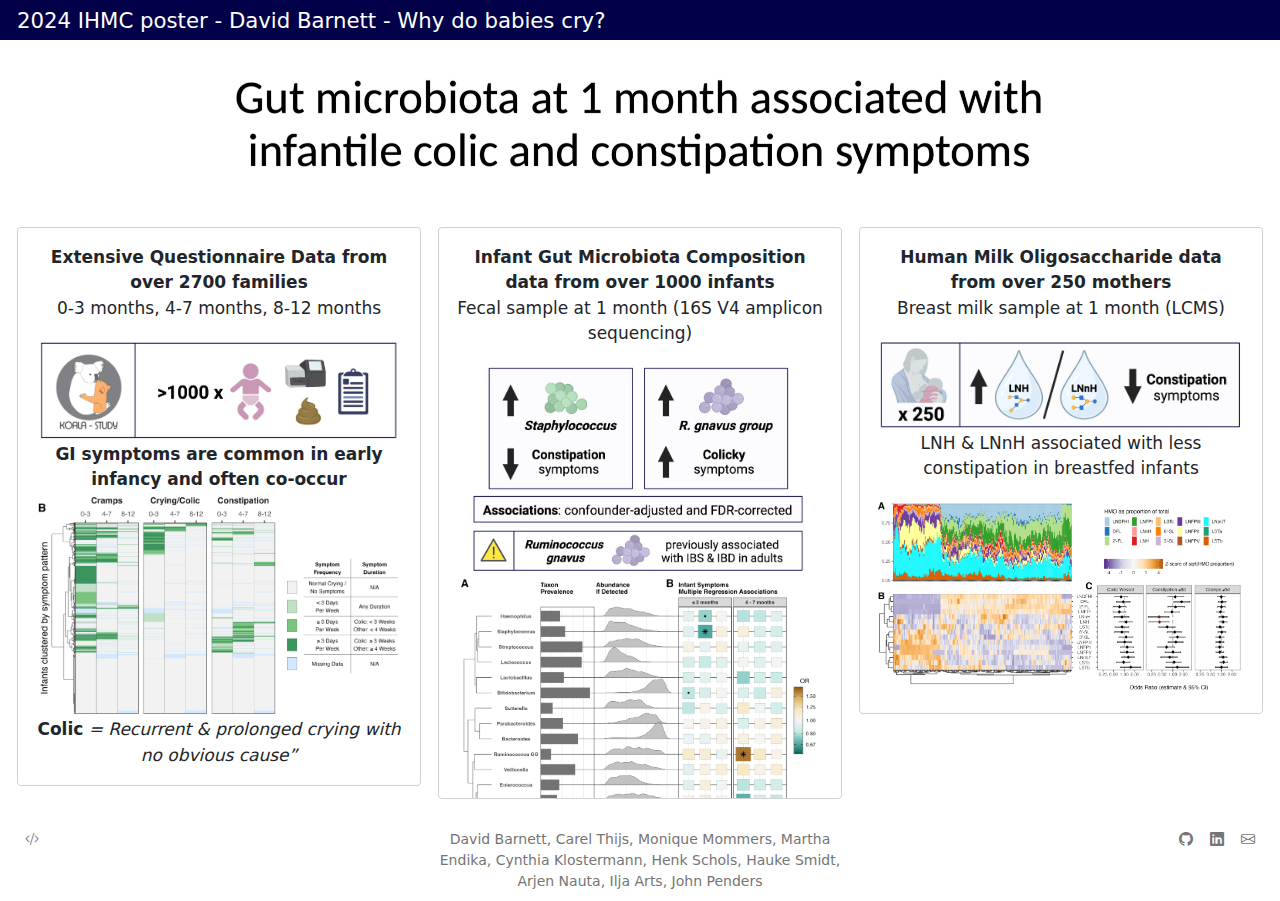
==== commit e614ac75: "authors and links" ====
--- a/docs/index.html
+++ b/docs/index.html
@@ -597,7 +597,46 @@
 });
 </script>
 </div> <!-- /content -->
-<script>var lightboxQuarto = GLightbox({"selector":".lightbox","openEffect":"zoom","closeEffect":"zoom","descPosition":"bottom","loop":false});
+<footer class="footer">
+  <div class="nav-footer">
+    <div class="nav-footer-left">
+      <ul class="footer-items list-unstyled">
+    <li class="nav-item compact">
+    <a class="nav-link" href="https://david-barnett.github.io/microViz">
+      <i class="bi bi-code-slash" role="img">
+</i> 
+    </a>
+  </li>  
+</ul>
+    </div>   
+    <div class="nav-footer-center">
+<p>David Barnett, Carel Thijs, Monique Mommers, Martha Endika, Cynthia Klostermann, Henk Schols, Hauke Smidt, Arjen Nauta, Ilja Arts, John Penders</p>
+</div>
+    <div class="nav-footer-right">
+      <ul class="footer-items list-unstyled">
+    <li class="nav-item compact">
+    <a class="nav-link" href="https://github.com/david-barnett">
+      <i class="bi bi-github" role="img">
+</i> 
+    </a>
+  </li>  
+    <li class="nav-item compact">
+    <a class="nav-link" href="https://www.linkedin.com/in/-david-barnett-">
+      <i class="bi bi-linkedin" role="img">
+</i> 
+    </a>
+  </li>  
+    <li class="nav-item compact">
+    <a class="nav-link" href="mailto:david.barnett@maastrichtuniversity.nl">
+      <i class="bi bi-envelope" role="img">
+</i> 
+    </a>
+  </li>  
+</ul>
+    </div>
+  </div>
+</footer>
+<script>var lightboxQuarto = GLightbox({"openEffect":"zoom","closeEffect":"zoom","selector":".lightbox","descPosition":"bottom","loop":false});
 (function() {
   let previousOnload = window.onload;
   window.onload = () => {
